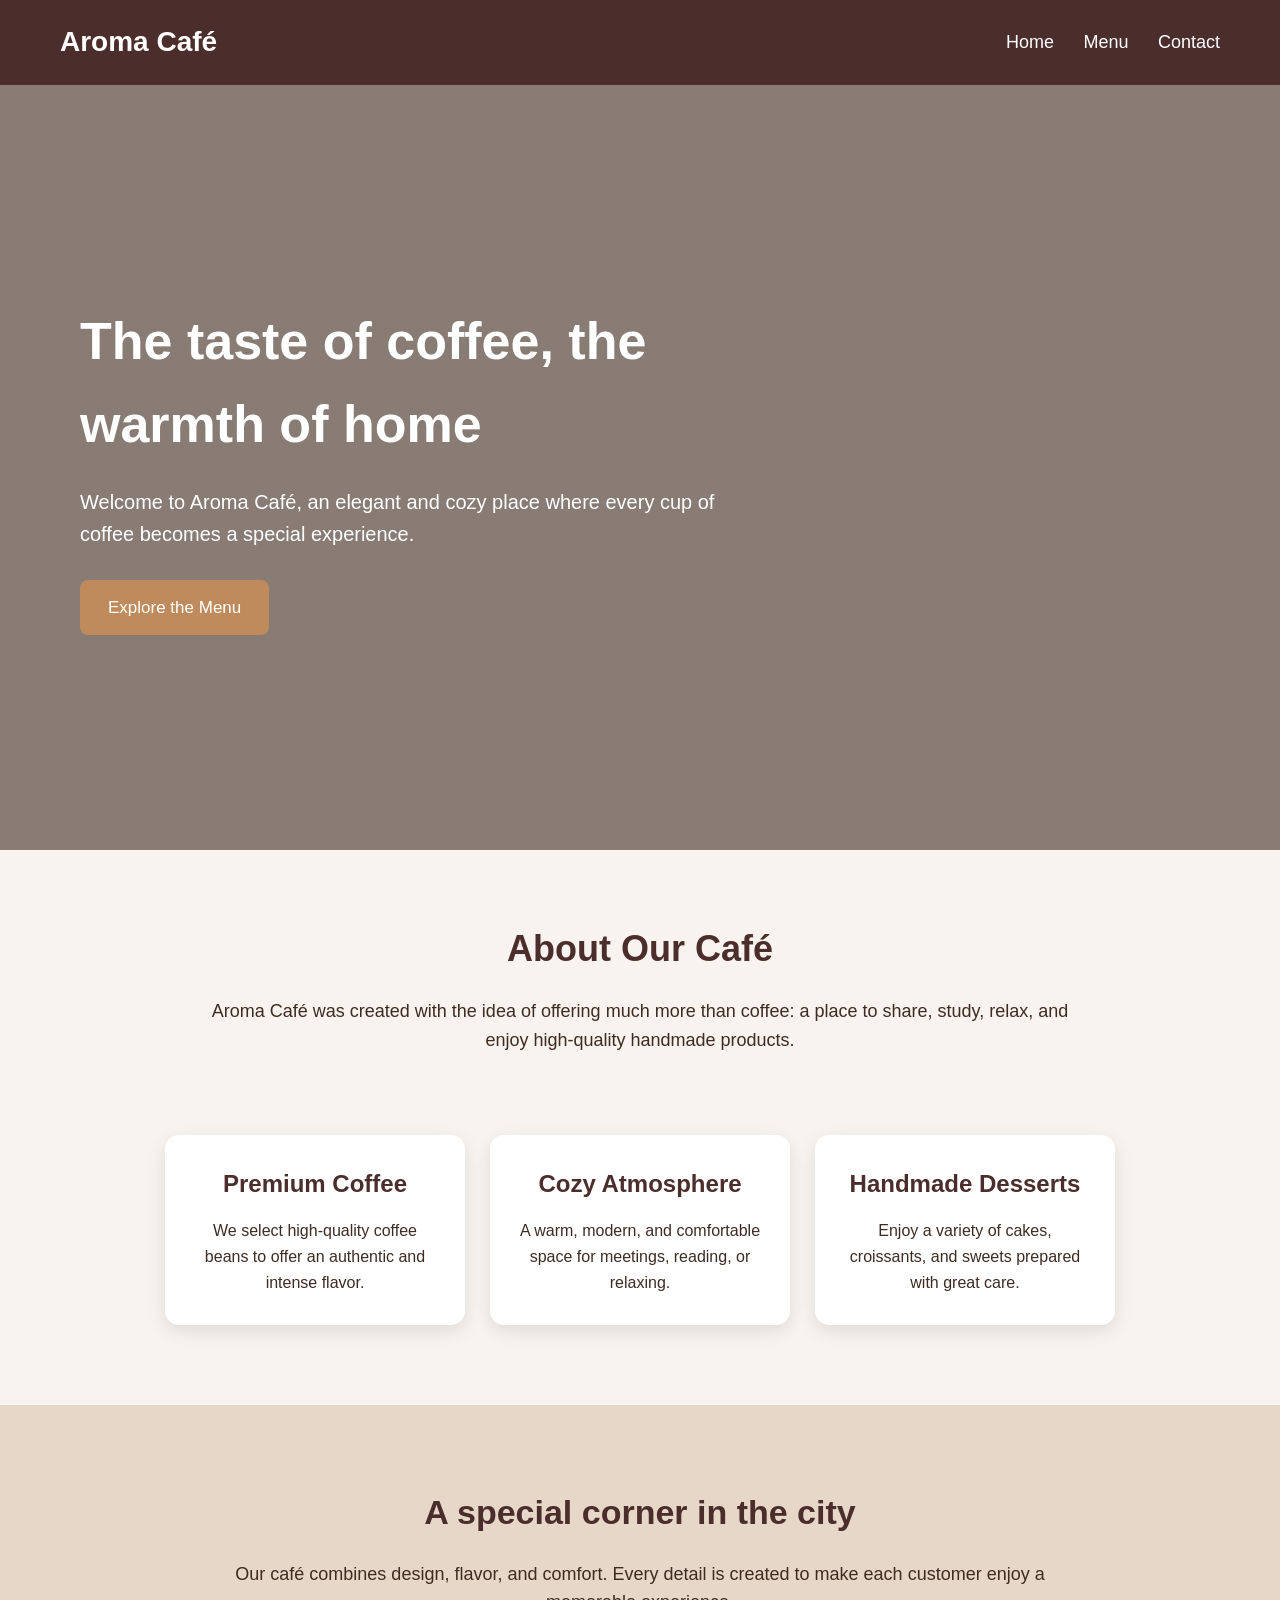
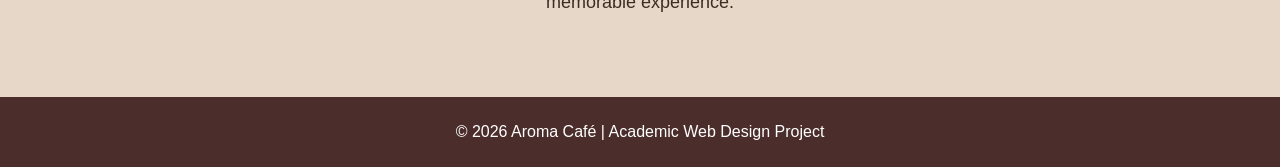
==== index.html @ 870a694b "Develop main pages and visual structure of the café website" ====
<!DOCTYPE html>
<html lang="en">
<head>
    <meta charset="UTF-8">
    <meta name="viewport" content="width=device-width, initial-scale=1.0">
    <title>Aroma Café</title>
    <link rel="stylesheet" href="style.css">
</head>
<body>

    <header class="topbar">
        <div class="logo">Aroma Café</div>
        <nav class="navbar">
            <a href="index.html">Home</a>
            <a href="menu.html">Menu</a>
            <a href="contacto.html">Contact</a>
        </nav>
    </header>

    <section class="hero">
        <div class="hero-content">
            <h1>The taste of coffee, the warmth of home</h1>
            <p>
                Welcome to Aroma Café, an elegant and cozy place where every cup of coffee
                becomes a special experience.
            </p>
            <a href="menu.html" class="btn">Explore the Menu</a>
        </div>
    </section>

    <section class="intro">
        <h2>About Our Café</h2>
        <p>
            Aroma Café was created with the idea of offering much more than coffee:
            a place to share, study, relax, and enjoy high-quality handmade products.
        </p>
    </section>

    <section class="features">
        <div class="card">
            <h3>Premium Coffee</h3>
            <p>We select high-quality coffee beans to offer an authentic and intense flavor.</p>
        </div>

        <div class="card">
            <h3>Cozy Atmosphere</h3>
            <p>A warm, modern, and comfortable space for meetings, reading, or relaxing.</p>
        </div>

        <div class="card">
            <h3>Handmade Desserts</h3>
            <p>Enjoy a variety of cakes, croissants, and sweets prepared with great care.</p>
        </div>
    </section>

    <section class="highlight">
        <div class="highlight-text">
            <h2>A special corner in the city</h2>
            <p>
                Our café combines design, flavor, and comfort. Every detail is created
                to make each customer enjoy a memorable experience.
            </p>
        </div>
    </section>

    <footer class="footer">
        <p>© 2026 Aroma Café | Academic Web Design Project</p>
    </footer>

</body>
</html>
---- style.css ----
* {
    margin: 0;
    padding: 0;
    box-sizing: border-box;
}

body {
    font-family: 'Segoe UI', sans-serif;
    background-color: #f8f3ee;
    color: #3e2c23;
    line-height: 1.6;
}

/* NAVBAR */
.topbar {
    background-color: #4b2e2b;
    color: white;
    display: flex;
    justify-content: space-between;
    align-items: center;
    padding: 20px 60px;
    position: sticky;
    top: 0;
    z-index: 100;
}

.logo {
    font-size: 28px;
    font-weight: bold;
}

.navbar a {
    color: white;
    text-decoration: none;
    margin-left: 25px;
    font-size: 18px;
    transition: 0.3s;
}

.navbar a:hover {
    color: #e7c9a9;
}

/* HERO */
.hero {
    height: 85vh;
    background: linear-gradient(rgba(62, 44, 35, 0.6), rgba(62, 44, 35, 0.6)),
        url('https://images.unsplash.com/photo-1509042239860-f550ce710b93?auto=format&fit=crop&w=1400&q=80');
    background-size: cover;
    background-position: center;
    display: flex;
    align-items: center;
    padding: 0 80px;
    color: white;
}

.hero-content {
    max-width: 650px;
}

.hero-content h1 {
    font-size: 52px;
    margin-bottom: 20px;
}

.hero-content p {
    font-size: 20px;
    margin-bottom: 30px;
}

.btn {
    display: inline-block;
    background-color: #c08b5c;
    color: white;
    text-decoration: none;
    padding: 14px 28px;
    border-radius: 8px;
    font-size: 17px;
    transition: 0.3s;
}

.btn:hover {
    background-color: #a56f45;
}

/* INTRO */
.intro {
    text-align: center;
    padding: 70px 20px 40px;
    max-width: 900px;
    margin: auto;
}

.intro h2 {
    font-size: 36px;
    margin-bottom: 20px;
    color: #4b2e2b;
}

.intro p {
    font-size: 18px;
}

/* FEATURES */
.features {
    display: flex;
    justify-content: center;
    gap: 25px;
    padding: 40px 60px 80px;
    flex-wrap: wrap;
}

.card {
    background-color: white;
    width: 300px;
    padding: 30px 25px;
    border-radius: 14px;
    box-shadow: 0 6px 18px rgba(0, 0, 0, 0.1);
    text-align: center;
    transition: 0.3s;
}

.card:hover {
    transform: translateY(-8px);
}

.card h3 {
    margin-bottom: 15px;
    color: #4b2e2b;
    font-size: 24px;
}

/* HIGHLIGHT */
.highlight {
    background-color: #e7d7c9;
    padding: 80px 20px;
    text-align: center;
}

.highlight-text {
    max-width: 850px;
    margin: auto;
}

.highlight h2 {
    font-size: 34px;
    margin-bottom: 20px;
    color: #4b2e2b;
}

.highlight p {
    font-size: 18px;
}

/* FOOTER */
.footer {
    background-color: #4b2e2b;
    color: white;
    text-align: center;
    padding: 22px;
}

/* RESPONSIVE */
@media (max-width: 768px) {
    .topbar {
        flex-direction: column;
        gap: 10px;
    }

    .hero {
        padding: 20px;
        text-align: center;
    }

    .hero-content h1 {
        font-size: 36px;
    }

    .features {
        flex-direction: column;
        align-items: center;
    }
}
.contact-form-section {
    padding: 20px 20px 80px;
}

.form-container {
    max-width: 700px;
    margin: auto;
    background-color: white;
    padding: 35px;
    border-radius: 14px;
    box-shadow: 0 6px 18px rgba(0, 0, 0, 0.1);
}

.form-container h2 {
    text-align: center;
    margin-bottom: 25px;
    color: #4b2e2b;
}

form {
    display: flex;
    flex-direction: column;
    gap: 18px;
}

input,
textarea {
    width: 100%;
    padding: 14px;
    border: 1px solid #d6c3b4;
    border-radius: 8px;
    font-size: 16px;
    font-family: inherit;
}

textarea {
    resize: vertical;
}
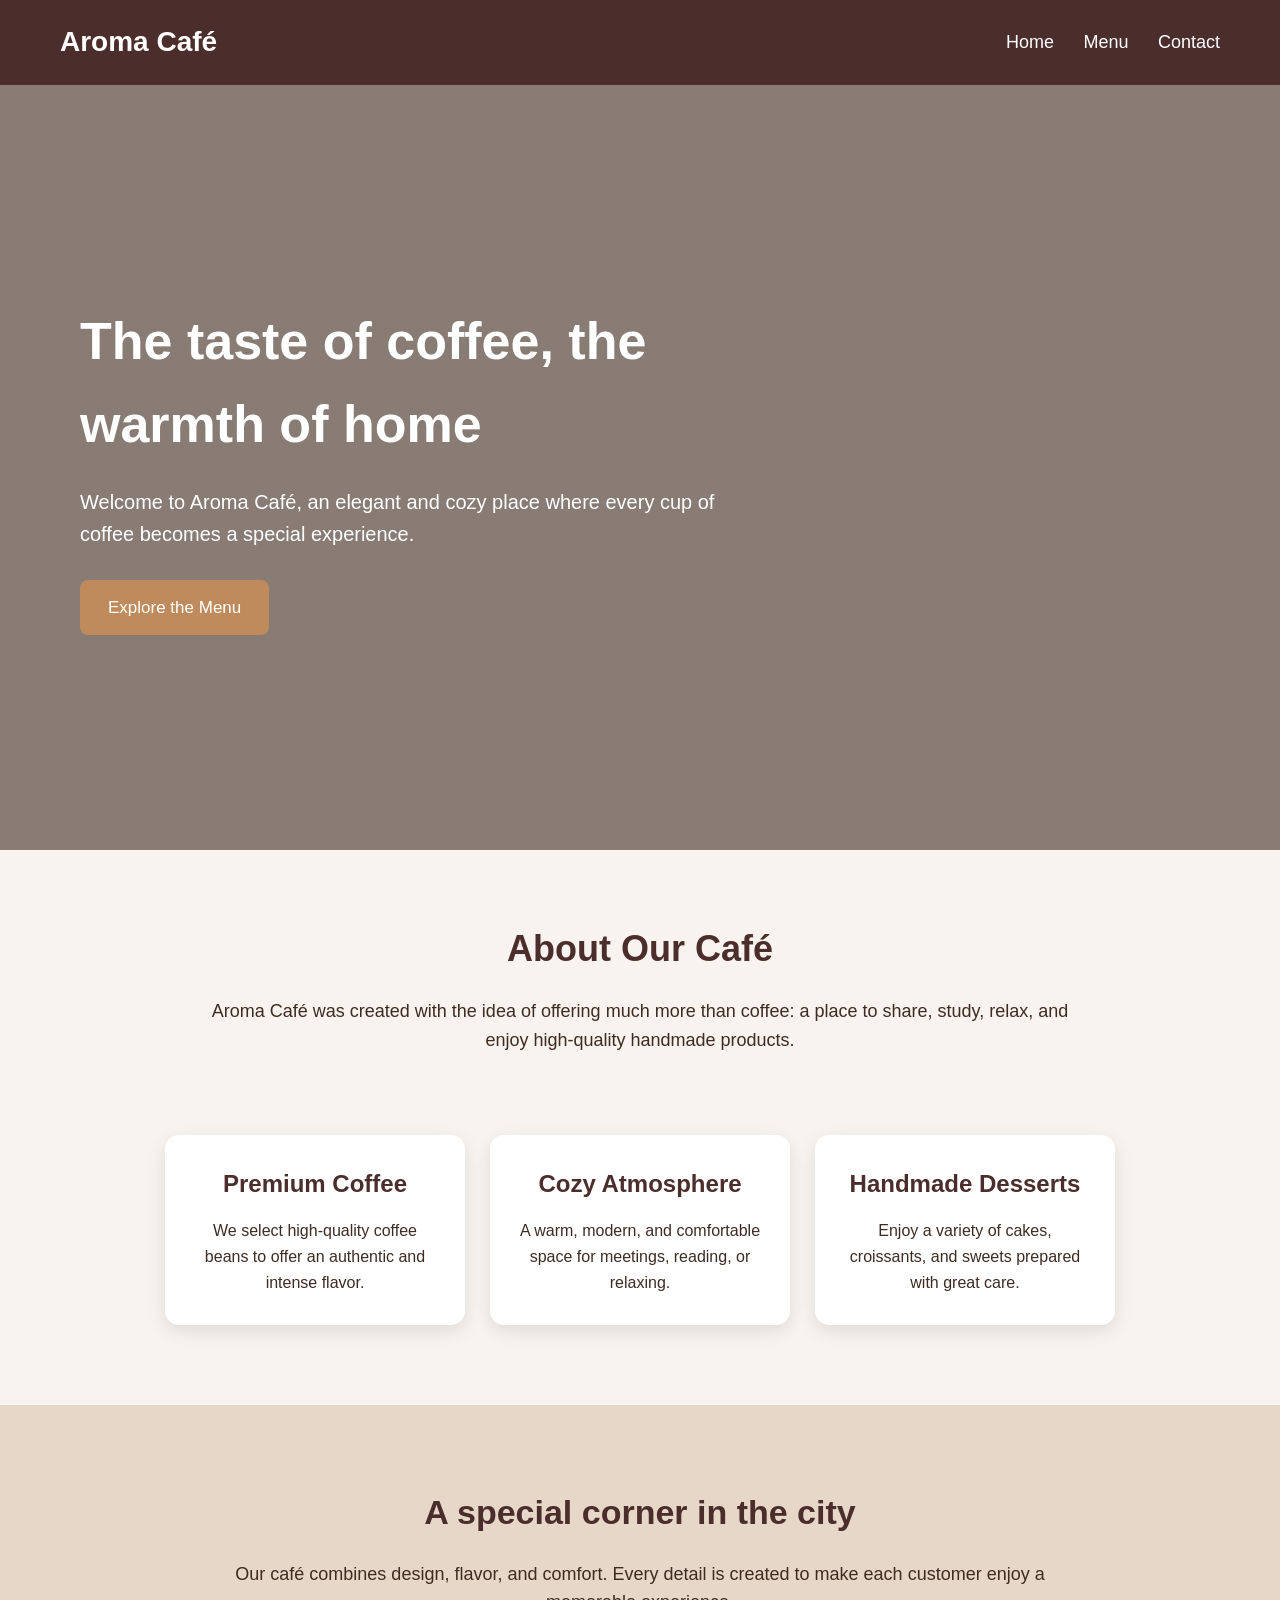
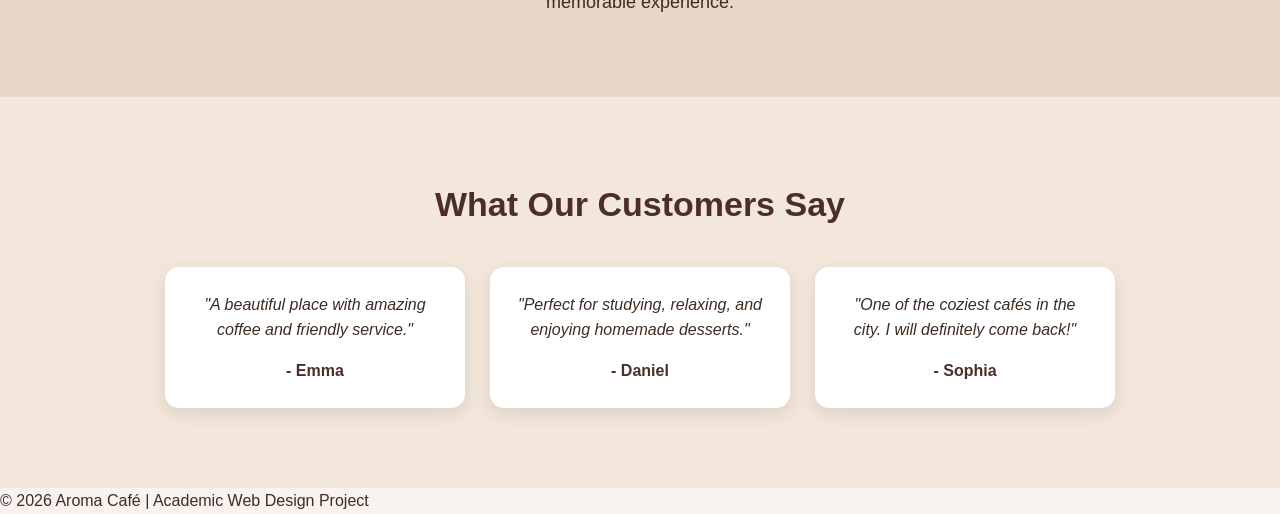
==== commit 08f553e1: "Add testimonials section and improve responsive design" ====
--- a/index.html
+++ b/index.html
@@ -62,6 +62,25 @@
             </p>
         </div>
     </section>
+    <section class="testimonials">
+    <h2>What Our Customers Say</h2>
+    <div class="testimonial-container">
+        <div class="testimonial-card">
+            <p>"A beautiful place with amazing coffee and friendly service."</p>
+            <h4>- Emma</h4>
+        </div>
+
+        <div class="testimonial-card">
+            <p>"Perfect for studying, relaxing, and enjoying homemade desserts."</p>
+            <h4>- Daniel</h4>
+        </div>
+
+        <div class="testimonial-card">
+            <p>"One of the coziest cafés in the city. I will definitely come back!"</p>
+            <h4>- Sophia</h4>
+        </div>
+    </div>
+</section>
 
     <footer class="footer">
         <p>© 2026 Aroma Café | Academic Web Design Project</p>
--- a/style.css
+++ b/style.css
@@ -152,35 +152,7 @@
     font-size: 18px;
 }
 
-/* FOOTER */
-.footer {
-    background-color: #4b2e2b;
-    color: white;
-    text-align: center;
-    padding: 22px;
-}
-
-/* RESPONSIVE */
-@media (max-width: 768px) {
-    .topbar {
-        flex-direction: column;
-        gap: 10px;
-    }
-
-    .hero {
-        padding: 20px;
-        text-align: center;
-    }
-
-    .hero-content h1 {
-        font-size: 36px;
-    }
-
-    .features {
-        flex-direction: column;
-        align-items: center;
-    }
-}
+/* CONTACT FORM */
 .contact-form-section {
     padding: 20px 20px 80px;
 }
@@ -218,4 +190,134 @@
 
 textarea {
     resize: vertical;
+}
+
+/* TESTIMONIALS */
+.testimonials {
+    padding: 80px 20px;
+    background-color: #f3e7db;
+    text-align: center;
+}
+
+.testimonials h2 {
+    font-size: 34px;
+    margin-bottom: 35px;
+    color: #4b2e2b;
+}
+
+.testimonial-container {
+    display: flex;
+    justify-content: center;
+    gap: 25px;
+    flex-wrap: wrap;
+}
+
+.testimonial-card {
+    background-color: white;
+    width: 300px;
+    padding: 25px;
+    border-radius: 14px;
+    box-shadow: 0 6px 18px rgba(0, 0, 0, 0.1);
+    font-style: italic;
+    transition: 0.3s;
+}
+
+.testimonial-card:hover {
+    transform: scale(1.03);
+}
+
+.testimonial-card h4 {
+    margin-top: 15px;
+    color: #4b2e2b;
+    font-style: normal;
+}
+
+/* RESPONSIVE */
+@media (max-width: 768px) {
+    .topbar {
+        flex-direction: column;
+        padding: 20px;
+        text-align: center;
+    }
+
+    .navbar {
+        margin-top: 10px;
+    }
+
+    .navbar a {
+        display: inline-block;
+        margin: 8px 10px;
+        font-size: 16px;
+    }
+
+    .hero {
+        height: auto;
+        padding: 60px 20px;
+        text-align: center;
+        justify-content: center;
+    }
+
+    .hero-content {
+        max-width: 100%;
+    }
+
+    .hero-content h1 {
+        font-size: 34px;
+        line-height: 1.3;
+    }
+
+    .hero-content p {
+        font-size: 17px;
+    }
+
+    .btn {
+        padding: 12px 22px;
+        font-size: 16px;
+    }
+
+    .intro {
+        padding: 50px 20px 30px;
+    }
+
+    .intro h2,
+    .highlight h2,
+    .testimonials h2,
+    .form-container h2 {
+        font-size: 28px;
+    }
+
+    .intro p,
+    .highlight p {
+        font-size: 16px;
+    }
+
+    .features {
+        flex-direction: column;
+        align-items: center;
+        padding: 30px 20px 60px;
+    }
+
+    .card,
+    .testimonial-card {
+        width: 100%;
+        max-width: 340px;
+    }
+
+    .contact-form-section {
+        padding: 20px 15px 60px;
+    }
+
+    .form-container {
+        padding: 25px 20px;
+    }
+
+    input,
+    textarea {
+        font-size: 15px;
+    }
+
+    .footer {
+        font-size: 14px;
+        padding: 18px;
+    }
 }
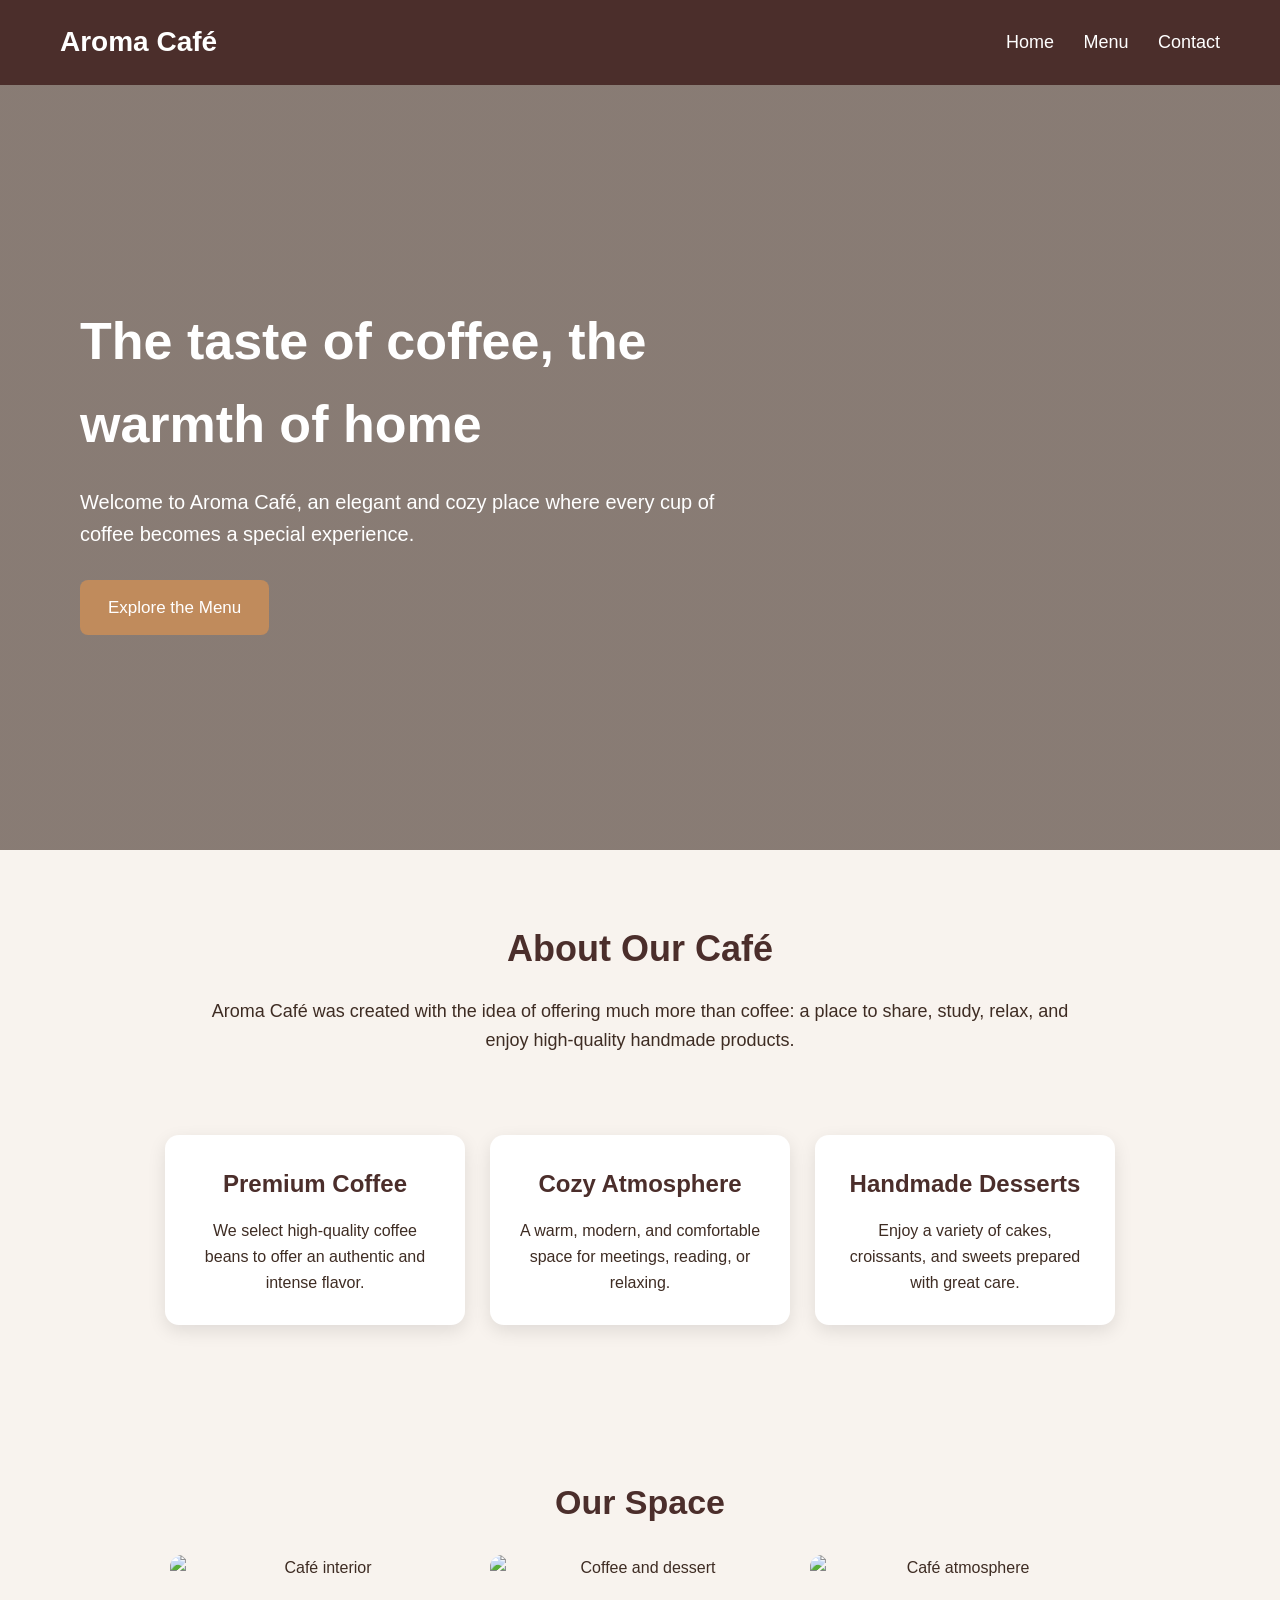
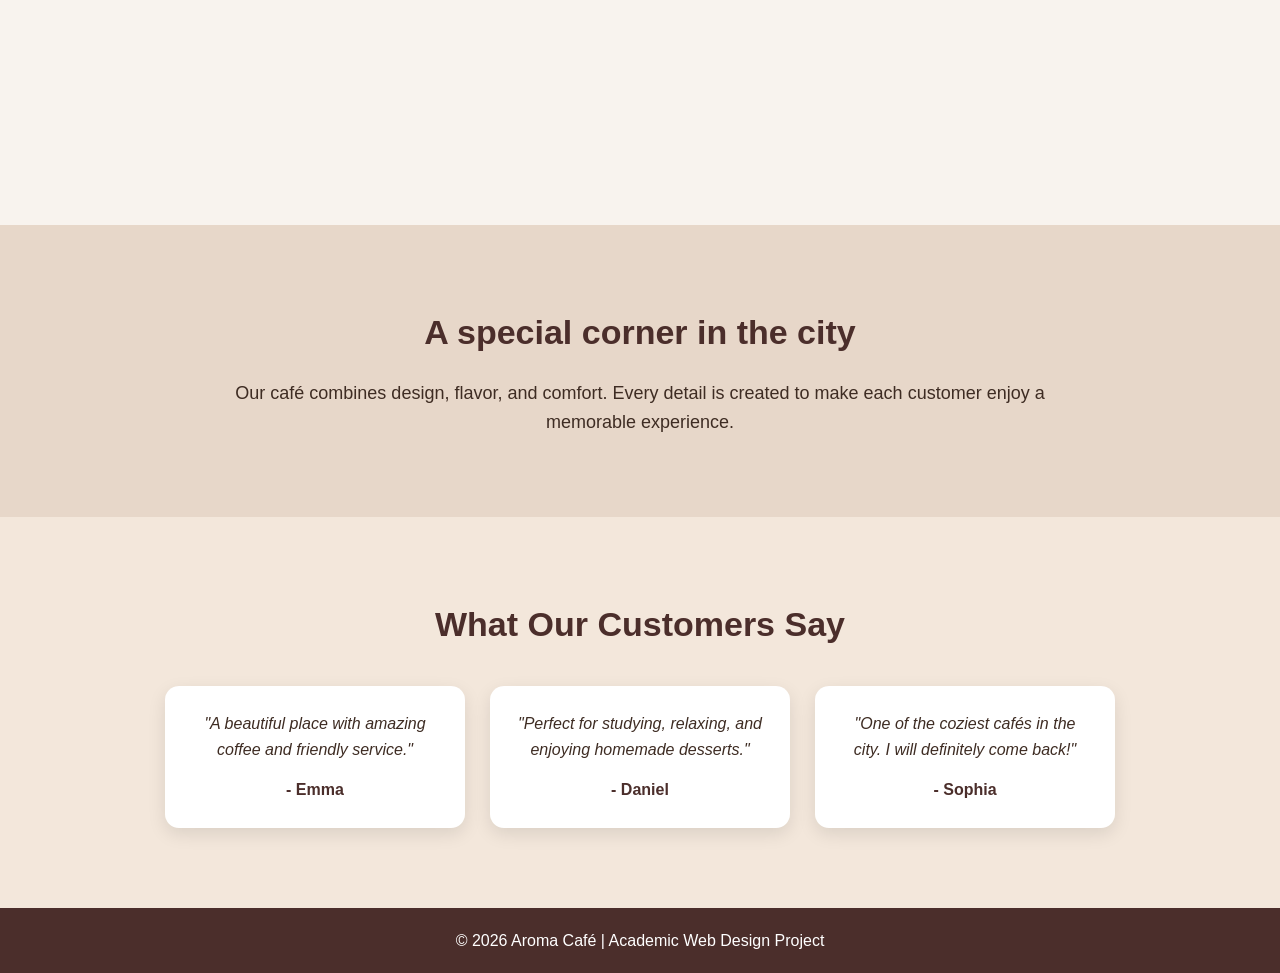
==== commit 455db61e: "Improve navbar usability and spacing" ====
--- a/index.html
+++ b/index.html
@@ -8,61 +8,71 @@
 </head>
 <body>
 
-    <header class="topbar">
-        <div class="logo">Aroma Café</div>
-        <nav class="navbar">
-            <a href="index.html">Home</a>
-            <a href="menu.html">Menu</a>
-            <a href="contacto.html">Contact</a>
-        </nav>
-    </header>
+<header class="topbar">
+    <div class="logo">Aroma Café</div>
+    <nav class="navbar">
+        <a href="index.html">Home</a>
+        <a href="menu.html">Menu</a>
+        <a href="contacto.html">Contact</a>
+    </nav>
+</header>
 
-    <section class="hero">
-        <div class="hero-content">
-            <h1>The taste of coffee, the warmth of home</h1>
-            <p>
-                Welcome to Aroma Café, an elegant and cozy place where every cup of coffee
-                becomes a special experience.
-            </p>
-            <a href="menu.html" class="btn">Explore the Menu</a>
-        </div>
-    </section>
+<section class="hero">
+    <div class="hero-content">
+        <h1>The taste of coffee, the warmth of home</h1>
+        <p>
+            Welcome to Aroma Café, an elegant and cozy place where every cup of coffee
+            becomes a special experience.
+        </p>
+        <a href="menu.html" class="btn">Explore the Menu</a>
+    </div>
+</section>
 
-    <section class="intro">
-        <h2>About Our Café</h2>
+<section class="intro">
+    <h2>About Our Café</h2>
+    <p>
+        Aroma Café was created with the idea of offering much more than coffee:
+        a place to share, study, relax, and enjoy high-quality handmade products.
+    </p>
+</section>
+
+<section class="features">
+    <div class="card">
+        <h3>Premium Coffee</h3>
+        <p>We select high-quality coffee beans to offer an authentic and intense flavor.</p>
+    </div>
+
+    <div class="card">
+        <h3>Cozy Atmosphere</h3>
+        <p>A warm, modern, and comfortable space for meetings, reading, or relaxing.</p>
+    </div>
+
+    <div class="card">
+        <h3>Handmade Desserts</h3>
+        <p>Enjoy a variety of cakes, croissants, and sweets prepared with great care.</p>
+    </div>
+</section>
+
+<section class="gallery">
+    <h2>Our Space</h2>
+    <div class="gallery-container">
+        <img src="https://images.unsplash.com/photo-1495474472287-4d71bcdd2085?auto=format&fit=crop&w=900&q=80" alt="Café interior">
+        <img src="https://images.unsplash.com/photo-1501339847302-ac426a4a7cbb?auto=format&fit=crop&w=900&q=80" alt="Coffee and dessert">
+        <img src="https://images.unsplash.com/photo-1521017432531-fbd92d768814?auto=format&fit=crop&w=900&q=80" alt="Café atmosphere">
+    </div>
+</section>
+
+<section class="highlight">
+    <div class="highlight-text">
+        <h2>A special corner in the city</h2>
         <p>
-            Aroma Café was created with the idea of offering much more than coffee:
-            a place to share, study, relax, and enjoy high-quality handmade products.
+            Our café combines design, flavor, and comfort. Every detail is created
+            to make each customer enjoy a memorable experience.
         </p>
-    </section>
+    </div>
+</section>
 
-    <section class="features">
-        <div class="card">
-            <h3>Premium Coffee</h3>
-            <p>We select high-quality coffee beans to offer an authentic and intense flavor.</p>
-        </div>
-
-        <div class="card">
-            <h3>Cozy Atmosphere</h3>
-            <p>A warm, modern, and comfortable space for meetings, reading, or relaxing.</p>
-        </div>
-
-        <div class="card">
-            <h3>Handmade Desserts</h3>
-            <p>Enjoy a variety of cakes, croissants, and sweets prepared with great care.</p>
-        </div>
-    </section>
-
-    <section class="highlight">
-        <div class="highlight-text">
-            <h2>A special corner in the city</h2>
-            <p>
-                Our café combines design, flavor, and comfort. Every detail is created
-                to make each customer enjoy a memorable experience.
-            </p>
-        </div>
-    </section>
-    <section class="testimonials">
+<section class="testimonials">
     <h2>What Our Customers Say</h2>
     <div class="testimonial-container">
         <div class="testimonial-card">
@@ -82,9 +92,9 @@
     </div>
 </section>
 
-    <footer class="footer">
-        <p>© 2026 Aroma Café | Academic Web Design Project</p>
-    </footer>
+<footer class="footer">
+    <p>© 2026 Aroma Café | Academic Web Design Project</p>
+</footer>
 
 </body>
 </html>
--- a/style.css
+++ b/style.css
@@ -11,7 +11,6 @@
     line-height: 1.6;
 }
 
-/* NAVBAR */
 .topbar {
     background-color: #4b2e2b;
     color: white;
@@ -41,33 +40,6 @@
     color: #e7c9a9;
 }
 
-/* HERO */
-.hero {
-    height: 85vh;
-    background: linear-gradient(rgba(62, 44, 35, 0.6), rgba(62, 44, 35, 0.6)),
-        url('https://images.unsplash.com/photo-1509042239860-f550ce710b93?auto=format&fit=crop&w=1400&q=80');
-    background-size: cover;
-    background-position: center;
-    display: flex;
-    align-items: center;
-    padding: 0 80px;
-    color: white;
-}
-
-.hero-content {
-    max-width: 650px;
-}
-
-.hero-content h1 {
-    font-size: 52px;
-    margin-bottom: 20px;
-}
-
-.hero-content p {
-    font-size: 20px;
-    margin-bottom: 30px;
-}
-
 .btn {
     display: inline-block;
     background-color: #c08b5c;
@@ -83,7 +55,32 @@
     background-color: #a56f45;
 }
 
-/* INTRO */
+.hero {
+    min-height: 85vh;
+    background: linear-gradient(rgba(62, 44, 35, 0.6), rgba(62, 44, 35, 0.6)),
+        url('https://images.unsplash.com/photo-1509042239860-f550ce710b93?auto=format&fit=crop&w=1400&q=80');
+    background-size: cover;
+    background-position: center;
+    display: flex;
+    align-items: center;
+    padding: 0 80px;
+    color: white;
+}
+
+.hero-content {
+    max-width: 650px;
+}
+
+.hero-content h1 {
+    font-size: 52px;
+    margin-bottom: 20px;
+}
+
+.hero-content p {
+    font-size: 20px;
+    margin-bottom: 30px;
+}
+
 .intro {
     text-align: center;
     padding: 70px 20px 40px;
@@ -101,7 +98,6 @@
     font-size: 18px;
 }
 
-/* FEATURES */
 .features {
     display: flex;
     justify-content: center;
@@ -130,7 +126,36 @@
     font-size: 24px;
 }
 
-/* HIGHLIGHT */
+.gallery {
+    padding: 70px 20px;
+    text-align: center;
+}
+
+.gallery h2 {
+    font-size: 34px;
+    margin-bottom: 25px;
+    color: #4b2e2b;
+}
+
+.gallery-container {
+    display: flex;
+    justify-content: center;
+    gap: 20px;
+    flex-wrap: wrap;
+}
+
+.gallery-container img {
+    width: 300px;
+    height: 200px;
+    object-fit: cover;
+    border-radius: 12px;
+    transition: 0.3s;
+}
+
+.gallery-container img:hover {
+    transform: scale(1.05);
+}
+
 .highlight {
     background-color: #e7d7c9;
     padding: 80px 20px;
@@ -152,9 +177,316 @@
     font-size: 18px;
 }
 
-/* CONTACT FORM */
+.testimonials {
+    padding: 80px 20px;
+    background-color: #f3e7db;
+    text-align: center;
+}
+
+.testimonials h2 {
+    font-size: 34px;
+    margin-bottom: 35px;
+    color: #4b2e2b;
+}
+
+.testimonial-container {
+    display: flex;
+    justify-content: center;
+    gap: 25px;
+    flex-wrap: wrap;
+}
+
+.testimonial-card {
+    background-color: white;
+    width: 300px;
+    padding: 25px;
+    border-radius: 14px;
+    box-shadow: 0 6px 18px rgba(0, 0, 0, 0.1);
+    font-style: italic;
+    transition: 0.3s;
+}
+
+.testimonial-card:hover {
+    transform: scale(1.03);
+}
+
+.testimonial-card h4 {
+    margin-top: 15px;
+    color: #4b2e2b;
+    font-style: normal;
+}
+
+.footer {
+    background-color: #4b2e2b;
+    color: white;
+    text-align: center;
+    padding: 20px;
+}
+
+@media (max-width: 768px) {
+    .topbar {
+        flex-direction: column;
+        padding: 20px;
+        text-align: center;
+    }
+
+    .navbar a {
+        display: inline-block;
+        margin: 8px;
+        font-size: 16px;
+    }
+
+    .hero {
+        min-height: auto;
+        padding: 60px 20px;
+        text-align: center;
+        justify-content: center;
+    }
+
+    .hero-content h1 {
+        font-size: 34px;
+    }
+
+    .hero-content p {
+        font-size: 16px;
+    }
+
+    .features,
+    .testimonial-container,
+    .gallery-container {
+        flex-direction: column;
+        align-items: center;
+    }
+
+    .card,
+    .testimonial-card {
+        width: 100%;
+        max-width: 340px;
+    }
+
+    .intro h2,
+    .highlight h2,
+    .gallery h2,
+    .testimonials h2 {
+        font-size: 28px;
+    }
+}
+/* MENU PAGE */
+.menu-hero {
+    background: linear-gradient(rgba(75, 46, 43, 0.75), rgba(75, 46, 43, 0.75)),
+        url('https://images.unsplash.com/photo-1554118811-1e0d58224f24?auto=format&fit=crop&w=1400&q=80');
+    background-size: cover;
+    background-position: center;
+    color: white;
+    text-align: center;
+    padding: 90px 20px;
+}
+
+.menu-hero-content {
+    max-width: 800px;
+    margin: auto;
+}
+
+.menu-hero h1 {
+    font-size: 48px;
+    margin-bottom: 15px;
+}
+
+.menu-hero p {
+    font-size: 19px;
+}
+
+.menu-category {
+    padding: 90px 40px 30px;
+    border-bottom: 1px solid #e5d5c7;
+}
+
+.menu-category h2 {
+    text-align: center;
+    font-size: 34px;
+    margin-bottom: 10px;
+    color: #4b2e2b;
+}
+
+.menu-subtitle {
+    text-align: center;
+    color: #7a5a4a;
+    margin-bottom: 30px;
+    font-size: 17px;
+}
+
+.menu-grid {
+    display: flex;
+    gap: 25px;
+    justify-content: center;
+    flex-wrap: wrap;
+}
+
+.menu-card {
+    width: 320px;
+    background-color: white;
+    border-radius: 16px;
+    overflow: hidden;
+    box-shadow: 0 6px 18px rgba(0, 0, 0, 0.12);
+    transition: 0.3s;
+    position: relative;
+}
+
+.menu-card:hover {
+    transform: translateY(-8px);
+}
+
+.menu-card img {
+    width: 100%;
+    height: 220px;
+    object-fit: cover;
+}
+
+.menu-card-content {
+    padding: 22px;
+    text-align: center;
+}
+
+.menu-card-content h3 {
+    font-size: 26px;
+    color: #4b2e2b;
+    margin-bottom: 10px;
+}
+
+.menu-card-content p {
+    font-size: 16px;
+    margin-bottom: 15px;
+}
+
+.price {
+    display: inline-block;
+    font-size: 18px;
+    font-weight: bold;
+    color: #a56f45;
+    background-color: #f3e7db;
+    padding: 6px 12px;
+    border-radius: 20px;
+}
+
+.tag {
+    position: absolute;
+    top: 14px;
+    left: 14px;
+    background-color: #c08b5c;
+    color: white;
+    padding: 6px 12px;
+    font-size: 13px;
+    border-radius: 20px;
+}
+
+.special-offer {
+    padding: 70px 20px 40px;
+}
+
+.offer-box {
+    max-width: 900px;
+    margin: auto;
+    background-color: #4b2e2b;
+    color: white;
+    text-align: center;
+    padding: 45px 25px;
+    border-radius: 18px;
+    box-shadow: 0 8px 20px rgba(0, 0, 0, 0.15);
+}
+
+.offer-box h2 {
+    font-size: 36px;
+    margin-bottom: 15px;
+}
+
+.offer-box p {
+    font-size: 18px;
+    margin-bottom: 22px;
+}
+
+.study-section {
+    padding: 30px 20px 90px;
+}
+
+.study-box {
+    max-width: 1100px;
+    margin: auto;
+    display: flex;
+    align-items: center;
+    gap: 30px;
+    background-color: white;
+    border-radius: 18px;
+    padding: 30px;
+    box-shadow: 0 8px 20px rgba(0, 0, 0, 0.12);
+    flex-wrap: wrap;
+}
+
+.study-text {
+    flex: 1;
+}
+
+.study-text h2 {
+    font-size: 34px;
+    color: #4b2e2b;
+    margin-bottom: 15px;
+}
+
+.study-text p {
+    font-size: 17px;
+    margin-bottom: 20px;
+}
+
+.study-image {
+    flex: 1;
+}
+
+.study-image img {
+    width: 100%;
+    border-radius: 14px;
+    height: 320px;
+    object-fit: cover;
+}
+
+@media (max-width: 768px) {
+    .menu-hero h1 {
+        font-size: 34px;
+    }
+
+    .menu-hero p {
+        font-size: 16px;
+    }
+
+    .menu-category {
+        padding: 50px 20px;
+    }
+
+    .menu-card {
+        width: 100%;
+        max-width: 340px;
+    }
+
+    .study-text h2 {
+        font-size: 28px;
+        text-align: center;
+    }
+
+    .study-text p {
+        text-align: center;
+    }
+
+    .study-text .btn {
+        display: block;
+        width: fit-content;
+        margin: auto;
+    }
+
+    .study-image img {
+        height: 240px;
+    }
+}
+/* CONTACT PAGE FORM */
 .contact-form-section {
-    padding: 20px 20px 80px;
+    padding: 30px 20px 90px;
 }
 
 .form-container {
@@ -170,6 +502,7 @@
     text-align: center;
     margin-bottom: 25px;
     color: #4b2e2b;
+    font-size: 32px;
 }
 
 form {
@@ -186,138 +519,26 @@
     border-radius: 8px;
     font-size: 16px;
     font-family: inherit;
+    background-color: #fffdfb;
 }
 
 textarea {
     resize: vertical;
 }
 
-/* TESTIMONIALS */
-.testimonials {
-    padding: 80px 20px;
-    background-color: #f3e7db;
-    text-align: center;
-}
-
-.testimonials h2 {
-    font-size: 34px;
-    margin-bottom: 35px;
-    color: #4b2e2b;
-}
-
-.testimonial-container {
-    display: flex;
-    justify-content: center;
-    gap: 25px;
-    flex-wrap: wrap;
-}
-
-.testimonial-card {
-    background-color: white;
-    width: 300px;
-    padding: 25px;
-    border-radius: 14px;
-    box-shadow: 0 6px 18px rgba(0, 0, 0, 0.1);
-    font-style: italic;
-    transition: 0.3s;
-}
-
-.testimonial-card:hover {
-    transform: scale(1.03);
-}
-
-.testimonial-card h4 {
-    margin-top: 15px;
-    color: #4b2e2b;
-    font-style: normal;
-}
-
-/* RESPONSIVE */
+form .btn {
+    width: fit-content;
+    align-self: center;
+    border: none;
+    cursor: pointer;
+}
+
 @media (max-width: 768px) {
-    .topbar {
-        flex-direction: column;
-        padding: 20px;
-        text-align: center;
-    }
-
-    .navbar {
-        margin-top: 10px;
-    }
-
-    .navbar a {
-        display: inline-block;
-        margin: 8px 10px;
-        font-size: 16px;
-    }
-
-    .hero {
-        height: auto;
-        padding: 60px 20px;
-        text-align: center;
-        justify-content: center;
-    }
-
-    .hero-content {
-        max-width: 100%;
-    }
-
-    .hero-content h1 {
-        font-size: 34px;
-        line-height: 1.3;
-    }
-
-    .hero-content p {
-        font-size: 17px;
-    }
-
-    .btn {
-        padding: 12px 22px;
-        font-size: 16px;
-    }
-
-    .intro {
-        padding: 50px 20px 30px;
-    }
-
-    .intro h2,
-    .highlight h2,
-    .testimonials h2,
+    .form-container {
+        padding: 25px 20px;
+    }
+
     .form-container h2 {
         font-size: 28px;
     }
-
-    .intro p,
-    .highlight p {
-        font-size: 16px;
-    }
-
-    .features {
-        flex-direction: column;
-        align-items: center;
-        padding: 30px 20px 60px;
-    }
-
-    .card,
-    .testimonial-card {
-        width: 100%;
-        max-width: 340px;
-    }
-
-    .contact-form-section {
-        padding: 20px 15px 60px;
-    }
-
-    .form-container {
-        padding: 25px 20px;
-    }
-
-    input,
-    textarea {
-        font-size: 15px;
-    }
-
-    .footer {
-        font-size: 14px;
-        padding: 18px;
-    }
 }
